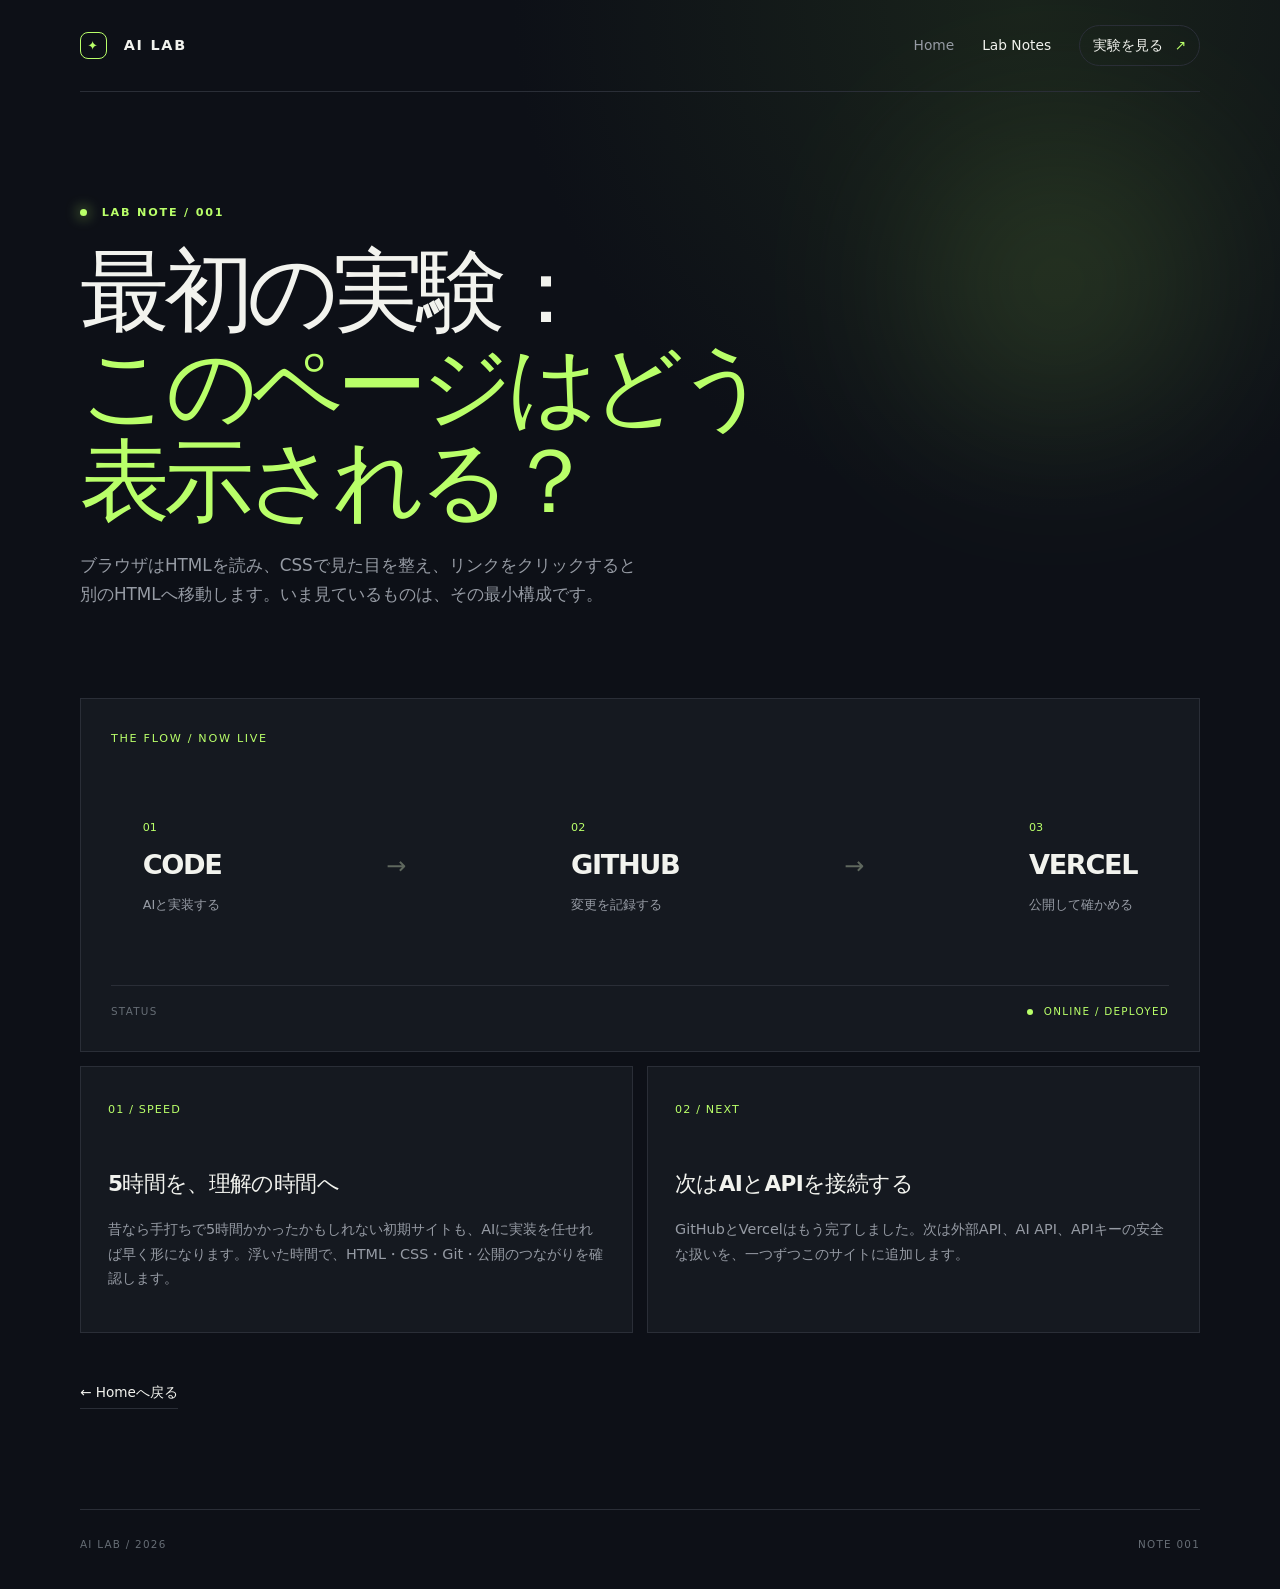
==== lab.html @ 22c789cb "Update roadmap for live AI and API learning path" ====
<!doctype html>
<html lang="ja">
  <head><meta charset="UTF-8" /><meta name="viewport" content="width=device-width, initial-scale=1.0" /><meta name="description" content="AI LABの最初の実験ノート。" /><title>Lab Notes — AI LAB</title><link rel="icon" href="data:image/svg+xml,%3Csvg xmlns='http://www.w3.org/2000/svg' viewBox='0 0 64 64'%3E%3Crect width='64' height='64' rx='16' fill='%230d1017'/%3E%3Cpath d='M18 42V22h8l6 12 6-12h8v20h-6V31l-6 11h-4l-6-11v11z' fill='%23b9ff69'/%3E%3C/svg%3E" /><link rel="stylesheet" href="styles.css" /></head>
  <body><div class="ambient ambient-one"></div><header class="site-header container"><a class="brand" href="index.html"><span class="brand-mark">✦</span> AI LAB</a><nav class="nav" aria-label="メインナビゲーション"><a class="nav-link" href="index.html">Home</a><a class="nav-link active" href="lab.html">Lab Notes</a><a class="nav-link nav-cta" href="lab.html">実験を見る <span>↗</span></a></nav></header>
    <main class="lab-page container"><div class="page-heading"><p class="eyebrow"><span class="status-dot"></span> LAB NOTE / 001</p><h1>最初の実験：<br /><em>このページはどう表示される？</em></h1><p>ブラウザはHTMLを読み、CSSで見た目を整え、リンクをクリックすると別のHTMLへ移動します。いま見ているものは、その最小構成です。</p></div>
      <section class="experiment-panel"><div class="panel-label">THE FLOW / NOW LIVE</div><div class="flow"><div class="flow-step"><span>01</span><strong>CODE</strong><small>AIと実装する</small></div><div class="flow-arrow">→</div><div class="flow-step"><span>02</span><strong>GITHUB</strong><small>変更を記録する</small></div><div class="flow-arrow">→</div><div class="flow-step"><span>03</span><strong>VERCEL</strong><small>公開して確かめる</small></div></div><div class="panel-foot"><span>STATUS</span><strong><i></i> ONLINE / DEPLOYED</strong></div></section>
      <section class="note-grid"><article class="note-card"><span class="card-number">01 / SPEED</span><h2>5時間を、理解の時間へ</h2><p>昔なら手打ちで5時間かかったかもしれない初期サイトも、AIに実装を任せれば早く形になります。浮いた時間で、HTML・CSS・Git・公開のつながりを確認します。</p></article><article class="note-card"><span class="card-number">02 / NEXT</span><h2>次はAIとAPIを接続する</h2><p>GitHubとVercelはもう完了しました。次は外部API、AI API、APIキーの安全な扱いを、一つずつこのサイトに追加します。</p></article></section>
      <a class="back-link" href="index.html">← Homeへ戻る</a>
    </main><footer class="site-footer container"><span>AI LAB / 2026</span><span>NOTE 001</span></footer></body>
</html>
---- styles.css ----
/* サイト全体の見た目を担当するファイル。色、余白、レイアウトはここで変更します。 */
:root{font-family:Inter,ui-sans-serif,system-ui,-apple-system,BlinkMacSystemFont,"Hiragino Sans",sans-serif;color:#f2f3ee;background:#0d1017;font-synthesis:none;--ink:#f2f3ee;--muted:#969ba4;--line:#2a2e37;--lime:#b9ff69;--panel:#151920}*{box-sizing:border-box}html{scroll-behavior:smooth}body{margin:0;min-width:320px;overflow-x:hidden;background:radial-gradient(circle at 80% 0%,#19231b 0,transparent 32rem),#0d1017;color:var(--ink);line-height:1.7}.container{width:min(1120px,calc(100% - 64px));margin:auto}.ambient{position:absolute;pointer-events:none;border-radius:50%;filter:blur(1px);opacity:.18}.ambient-one{width:240px;height:240px;right:8%;top:18%;background:#b9ff69;filter:blur(100px)}.ambient-two{width:180px;height:180px;left:10%;bottom:12%;background:#425dff;filter:blur(100px)}.site-header{height:92px;display:flex;align-items:center;justify-content:space-between;border-bottom:1px solid var(--line);position:relative;z-index:2}.brand{color:var(--ink);text-decoration:none;font-weight:750;letter-spacing:.12em;font-size:.9rem}.brand-mark{display:inline-grid;place-items:center;width:27px;height:27px;border:1px solid var(--lime);border-radius:8px;color:var(--lime);margin-right:10px;font-size:.8rem}.nav{display:flex;gap:28px;align-items:center}.nav-link{color:var(--muted);text-decoration:none;font-size:.86rem}.nav-link:hover,.nav-link.active{color:var(--ink)}.nav-cta{border:1px solid var(--line);padding:8px 13px;border-radius:99px;color:var(--ink)}.nav-cta span{color:var(--lime);margin-left:7px}.hero{min-height:640px;display:grid;grid-template-columns:1fr 1fr;gap:60px;align-items:center;position:relative}.eyebrow{color:var(--lime);font-size:.7rem;letter-spacing:.16em;font-weight:700}.status-dot{display:inline-block;width:7px;height:7px;background:var(--lime);border-radius:50%;box-shadow:0 0 14px var(--lime);margin-right:9px}.hero h1,.page-heading h1{font-size:clamp(3rem,6vw,5.8rem);line-height:1.06;letter-spacing:-.07em;margin:22px 0}.hero h1 em,.page-heading h1 em{font-style:normal;color:var(--lime)}.hero-text{max-width:510px;color:var(--muted);font-size:1.05rem}.hero-actions{display:flex;gap:25px;align-items:center;margin-top:34px}.button{display:inline-flex;gap:20px;align-items:center;text-decoration:none;border-radius:5px;padding:14px 20px;font-weight:700;font-size:.9rem}.button-primary{background:var(--lime);color:#0d1017}.button-primary span{font-size:1.2rem}.text-link,.back-link{color:var(--ink);text-decoration:none;font-size:.85rem}.text-link span{color:var(--lime);margin-left:8px}.hero-visual{height:440px;position:relative;display:grid;place-items:center}.orbit{position:absolute;border:1px solid var(--line);border-radius:50%;transform:rotate(-22deg)}.orbit-a{width:350px;height:180px}.orbit-b{width:230px;height:330px;transform:rotate(62deg)}.core{width:148px;height:148px;border-radius:50%;background:linear-gradient(135deg,#b9ff69,#547e34);color:#0d1017;display:grid;place-content:center;text-align:center;box-shadow:0 0 80px #b9ff6933}.core span{font-size:2.6rem;font-weight:800;letter-spacing:-.08em}.core small{font-size:.58rem;letter-spacing:.18em}.node{position:absolute;border:1px solid #4e554e;background:#161b19;color:var(--lime);padding:9px 12px;font-size:.65rem;letter-spacing:.12em}.node b{color:var(--muted);font-weight:400;margin-left:10px}.node-top{top:55px}.node-right{right:18px;top:190px}.node-bottom{bottom:63px;left:46px}.visual-label{position:absolute;bottom:8px;color:#555c63;font-size:.62rem;letter-spacing:.18em}.principles{border-top:1px solid var(--line);display:grid;grid-template-columns:1fr 1fr;gap:80px;padding-top:90px;padding-bottom:120px}.section-intro h2{font-size:clamp(2rem,4vw,3.7rem);line-height:1.1;letter-spacing:-.05em;margin:12px 0}.principle-copy{align-self:end;color:var(--muted);max-width:480px}.line-note{border-top:1px solid var(--line);margin-top:38px;padding-top:16px;display:flex;gap:25px;color:var(--ink);font-size:.8rem}.line-note span:first-child,.card-number{color:var(--lime);letter-spacing:.1em;font-size:.7rem}.roadmap{padding-bottom:100px}.roadmap-heading{display:flex;justify-content:space-between;align-items:end;border-bottom:1px solid var(--line);padding-bottom:18px}.roadmap-heading span{color:var(--muted);font-size:.7rem;letter-spacing:.13em}.roadmap-grid{display:grid;grid-template-columns:repeat(3,1fr);gap:14px;margin-top:14px}.roadmap-card,.note-card{background:var(--panel);border:1px solid var(--line);padding:27px;min-height:245px}.active-card{border-color:#5f754a;background:linear-gradient(135deg,#1b251d,#151920)}.roadmap-card h3,.note-card h2{font-size:1.35rem;letter-spacing:-.03em;margin:45px 0 12px}.roadmap-card p,.note-card p{color:var(--muted);font-size:.9rem}.card-state{display:block;margin-top:30px;color:#727a75;font-size:.65rem;letter-spacing:.1em}.active-card .card-state{color:var(--lime)}.site-footer{border-top:1px solid var(--line);padding:26px 0 35px;display:flex;justify-content:space-between;color:#666d75;font-size:.65rem;letter-spacing:.12em}.lab-page{padding:100px 0}.page-heading{max-width:750px}.page-heading h1{font-size:clamp(3rem,7vw,6.5rem)}.page-heading>p:last-child{color:var(--muted);max-width:560px;font-size:1.05rem}.experiment-panel{border:1px solid var(--line);background:var(--panel);margin-top:90px;padding:30px}.panel-label{color:var(--lime);font-size:.7rem;letter-spacing:.15em}.flow{display:flex;align-items:center;justify-content:space-between;padding:70px 3%}.flow-step{display:flex;flex-direction:column;gap:5px}.flow-step span{color:var(--lime);font-size:.7rem}.flow-step strong{font-size:1.7rem;letter-spacing:-.05em}.flow-step small{color:var(--muted);font-size:.8rem}.flow-arrow{color:#5f685e;font-size:1.5rem}.panel-foot{border-top:1px solid var(--line);padding-top:17px;display:flex;justify-content:space-between;color:#666d75;font-size:.65rem;letter-spacing:.12em}.panel-foot strong{color:var(--lime);font-weight:500}.panel-foot i{display:inline-block;width:6px;height:6px;border-radius:50%;background:var(--lime);margin-right:6px}.note-grid{display:grid;grid-template-columns:1fr 1fr;gap:14px;margin:14px 0 45px}.note-card{min-height:220px}.back-link{display:inline-block;border-bottom:1px solid var(--line);padding-bottom:4px}.back-link:hover{color:var(--lime)}code{color:var(--lime);font-size:.85em}
@media(max-width:720px){.container{width:min(100% - 36px,1120px)}.site-header{height:76px}.nav{gap:12px}.nav-link{font-size:.72rem}.nav-cta{padding:6px 9px}.hero{display:block;min-height:auto;padding:85px 0 70px}.hero h1{font-size:clamp(3rem,14vw,4.8rem)}.hero-visual{height:340px;margin-top:25px}.orbit-a{width:270px;height:140px}.orbit-b{width:180px;height:270px}.core{width:115px;height:115px}.core span{font-size:2rem}.principles{display:block;padding-top:65px;padding-bottom:75px}.principle-copy{margin-top:45px}.roadmap-grid,.note-grid{grid-template-columns:1fr}.roadmap-card{min-height:210px}.flow{padding:40px 0;gap:10px}.flow-arrow{font-size:1rem}.flow-step strong{font-size:1rem}.flow-step small{font-size:.65rem}.experiment-panel{margin-top:60px;padding:20px}.lab-page{padding:70px 0}.page-heading h1{font-size:clamp(3rem,14vw,5rem)}.site-footer{font-size:.58rem}}
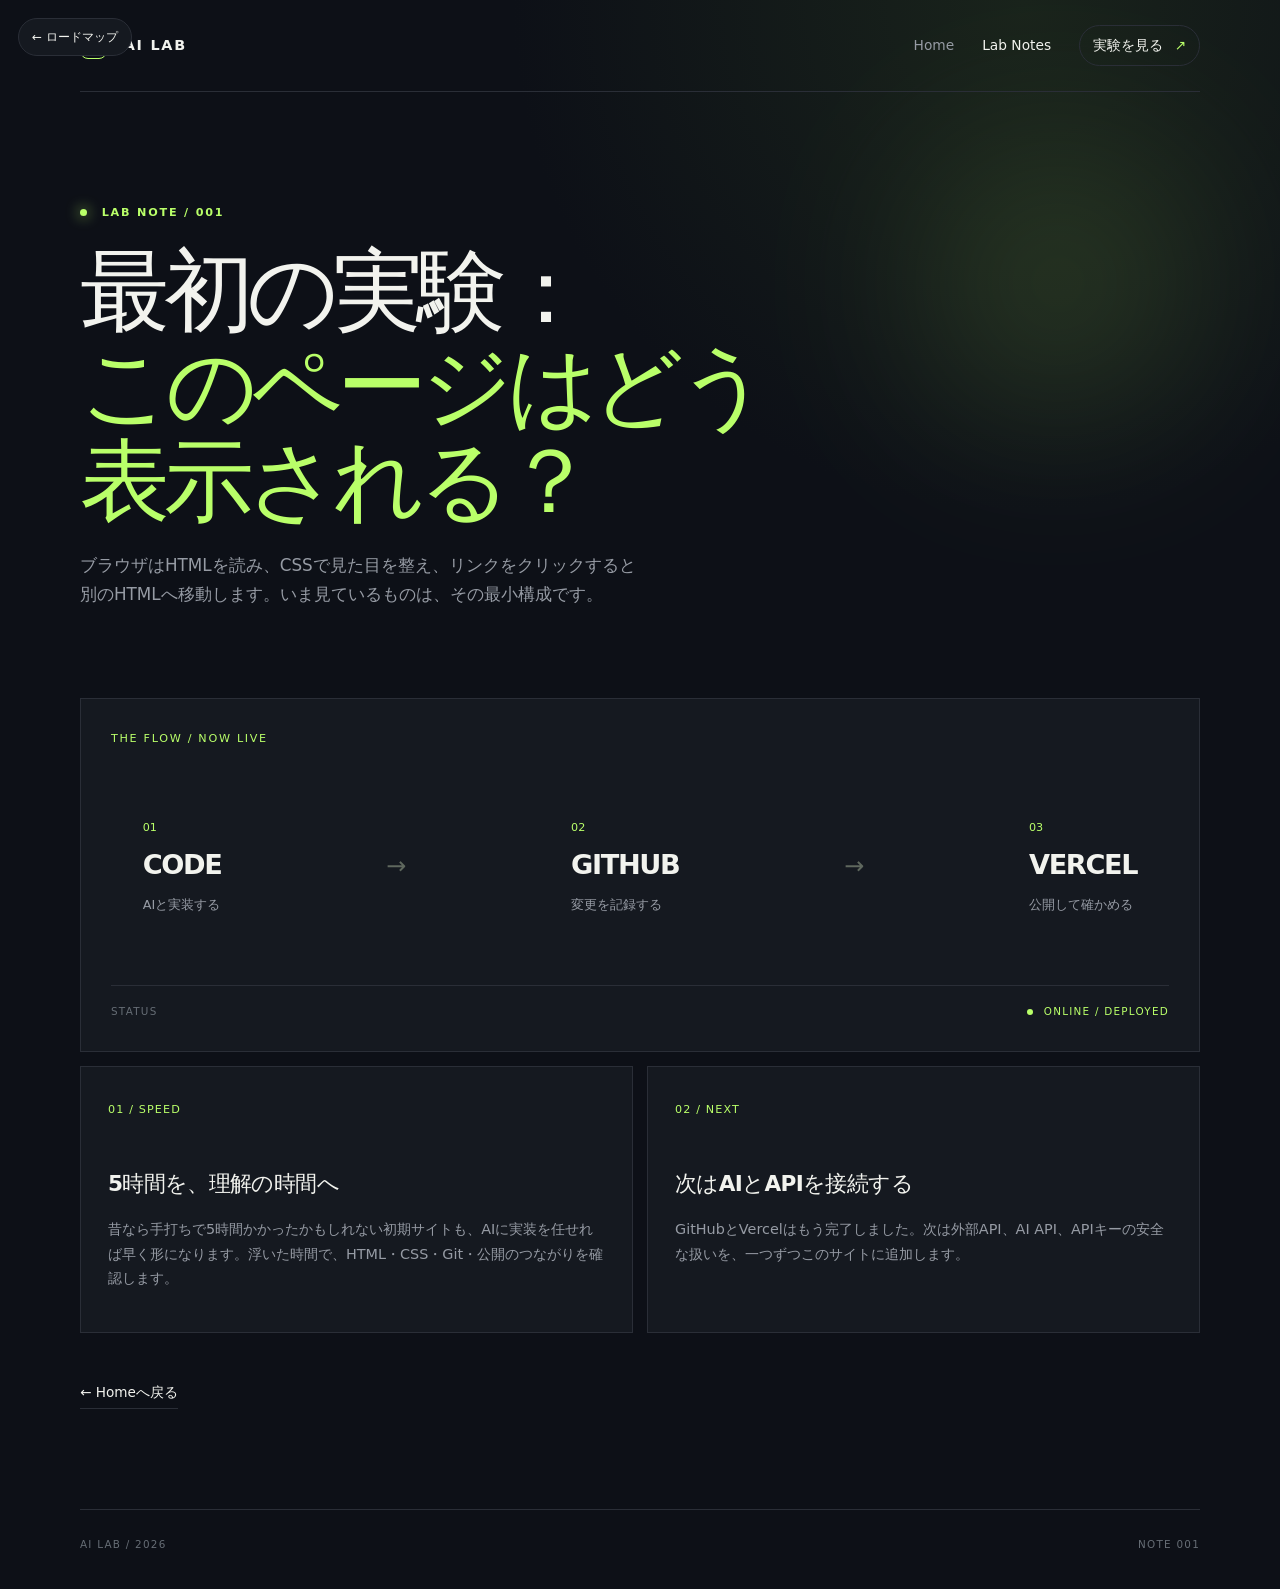
==== commit 2cee45ff: "Add roadmap return link to lab notes" ====
--- a/lab.html
+++ b/lab.html
@@ -6,5 +6,5 @@
       <section class="experiment-panel"><div class="panel-label">THE FLOW / NOW LIVE</div><div class="flow"><div class="flow-step"><span>01</span><strong>CODE</strong><small>AIと実装する</small></div><div class="flow-arrow">→</div><div class="flow-step"><span>02</span><strong>GITHUB</strong><small>変更を記録する</small></div><div class="flow-arrow">→</div><div class="flow-step"><span>03</span><strong>VERCEL</strong><small>公開して確かめる</small></div></div><div class="panel-foot"><span>STATUS</span><strong><i></i> ONLINE / DEPLOYED</strong></div></section>
       <section class="note-grid"><article class="note-card"><span class="card-number">01 / SPEED</span><h2>5時間を、理解の時間へ</h2><p>昔なら手打ちで5時間かかったかもしれない初期サイトも、AIに実装を任せれば早く形になります。浮いた時間で、HTML・CSS・Git・公開のつながりを確認します。</p></article><article class="note-card"><span class="card-number">02 / NEXT</span><h2>次はAIとAPIを接続する</h2><p>GitHubとVercelはもう完了しました。次は外部API、AI API、APIキーの安全な扱いを、一つずつこのサイトに追加します。</p></article></section>
       <a class="back-link" href="index.html">← Homeへ戻る</a>
-    </main><footer class="site-footer container"><span>AI LAB / 2026</span><span>NOTE 001</span></footer></body>
+</main><footer class="site-footer container"><span>AI LAB / 2026</span><span>NOTE 001</span></footer><script>document.body.insertAdjacentHTML('afterbegin', '<a href="index.html#roadmap" style="position:fixed;top:18px;left:18px;z-index:10;border:1px solid #2a2e37;background:#151920;color:#f2f3ee;border-radius:999px;padding:8px 13px;text-decoration:none;font-size:12px">← ロードマップ</a>');</script></body>
 </html>
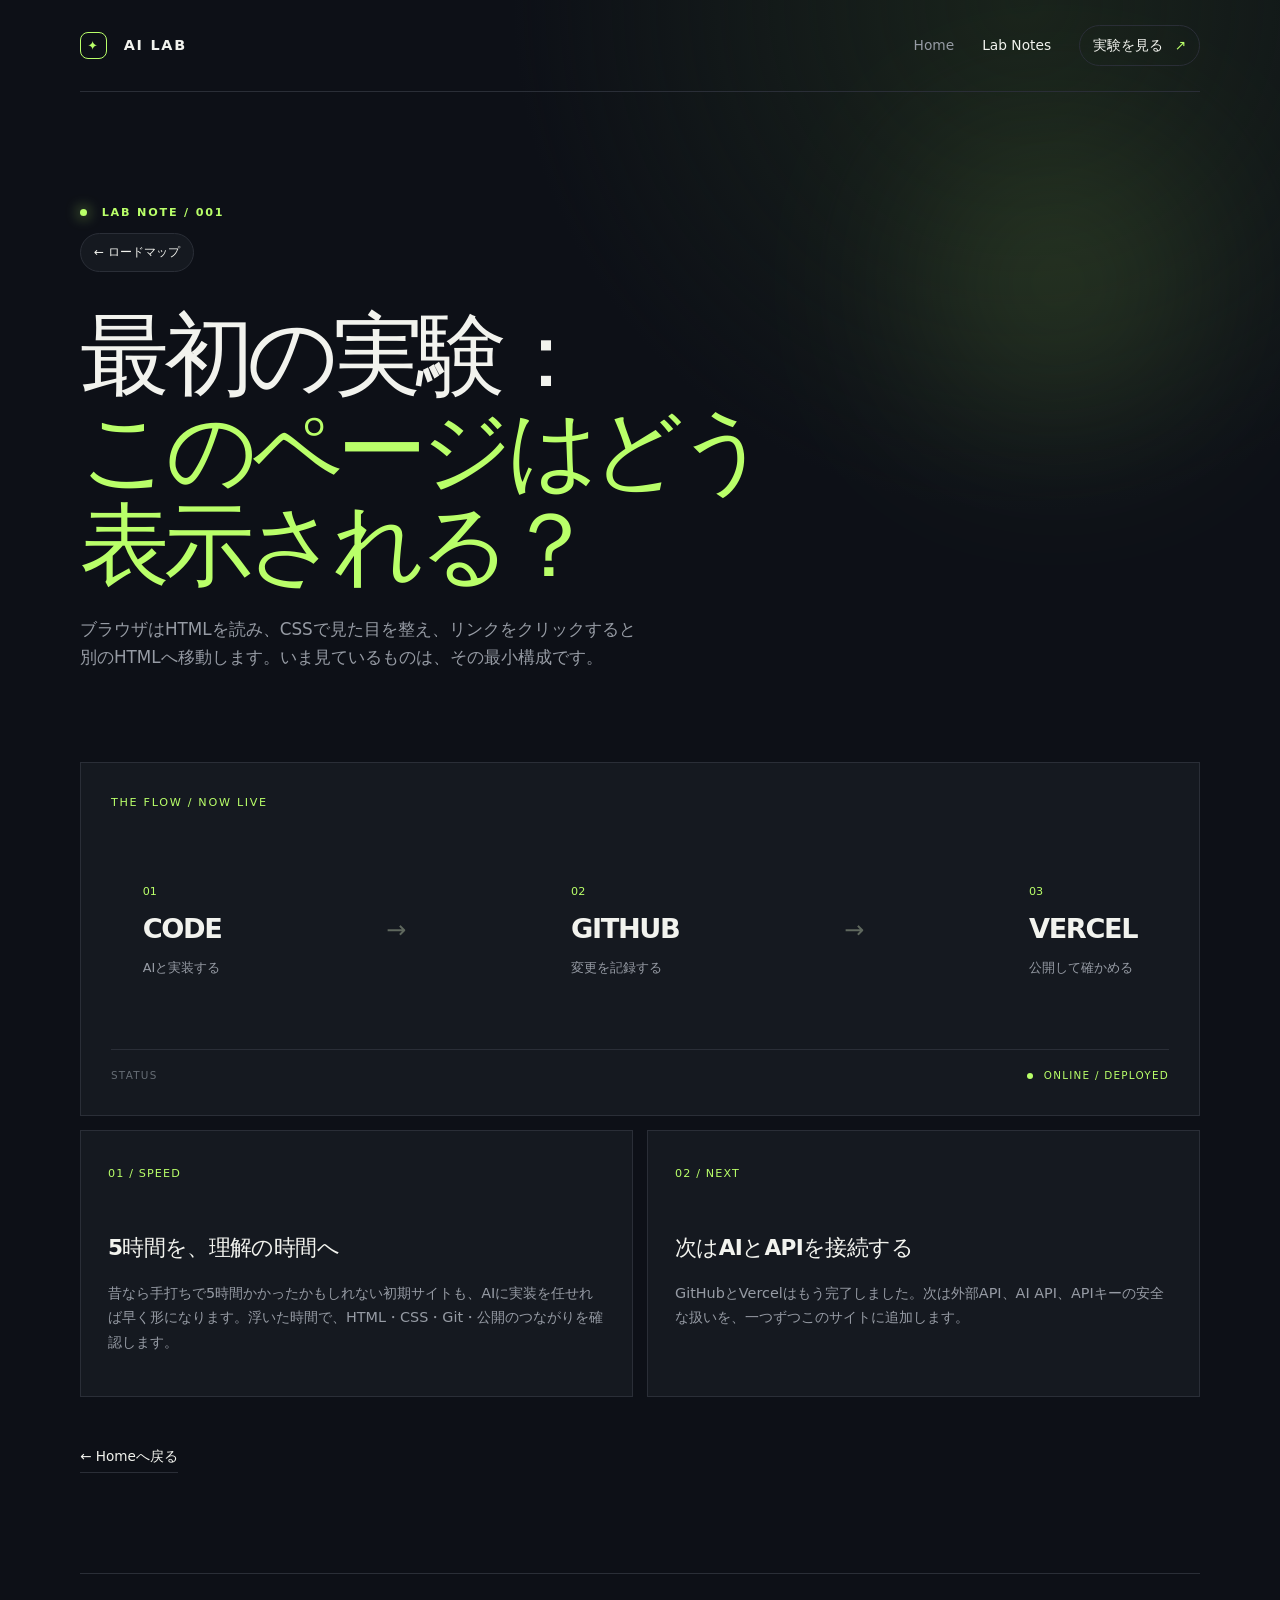
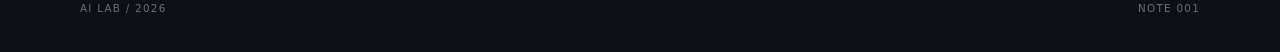
==== commit 0fd0297e: "Place roadmap return links beside page titles" ====
--- a/lab.html
+++ b/lab.html
@@ -6,5 +6,5 @@
       <section class="experiment-panel"><div class="panel-label">THE FLOW / NOW LIVE</div><div class="flow"><div class="flow-step"><span>01</span><strong>CODE</strong><small>AIと実装する</small></div><div class="flow-arrow">→</div><div class="flow-step"><span>02</span><strong>GITHUB</strong><small>変更を記録する</small></div><div class="flow-arrow">→</div><div class="flow-step"><span>03</span><strong>VERCEL</strong><small>公開して確かめる</small></div></div><div class="panel-foot"><span>STATUS</span><strong><i></i> ONLINE / DEPLOYED</strong></div></section>
       <section class="note-grid"><article class="note-card"><span class="card-number">01 / SPEED</span><h2>5時間を、理解の時間へ</h2><p>昔なら手打ちで5時間かかったかもしれない初期サイトも、AIに実装を任せれば早く形になります。浮いた時間で、HTML・CSS・Git・公開のつながりを確認します。</p></article><article class="note-card"><span class="card-number">02 / NEXT</span><h2>次はAIとAPIを接続する</h2><p>GitHubとVercelはもう完了しました。次は外部API、AI API、APIキーの安全な扱いを、一つずつこのサイトに追加します。</p></article></section>
       <a class="back-link" href="index.html">← Homeへ戻る</a>
-</main><footer class="site-footer container"><span>AI LAB / 2026</span><span>NOTE 001</span></footer><script>document.body.insertAdjacentHTML('afterbegin', '<a href="index.html#roadmap" style="position:fixed;top:18px;left:18px;z-index:10;border:1px solid #2a2e37;background:#151920;color:#f2f3ee;border-radius:999px;padding:8px 13px;text-decoration:none;font-size:12px">← ロードマップ</a>');</script></body>
+</main><footer class="site-footer container"><span>AI LAB / 2026</span><span>NOTE 001</span></footer><script>document.querySelector('.page-heading h1').insertAdjacentHTML('beforebegin', '<a href="index.html#roadmap" style="display:inline-block;border:1px solid #2a2e37;background:#151920;color:#f2f3ee;border-radius:999px;padding:8px 13px;text-decoration:none;font-size:12px;margin-bottom:14px">← ロードマップ</a>');</script></body>
 </html>
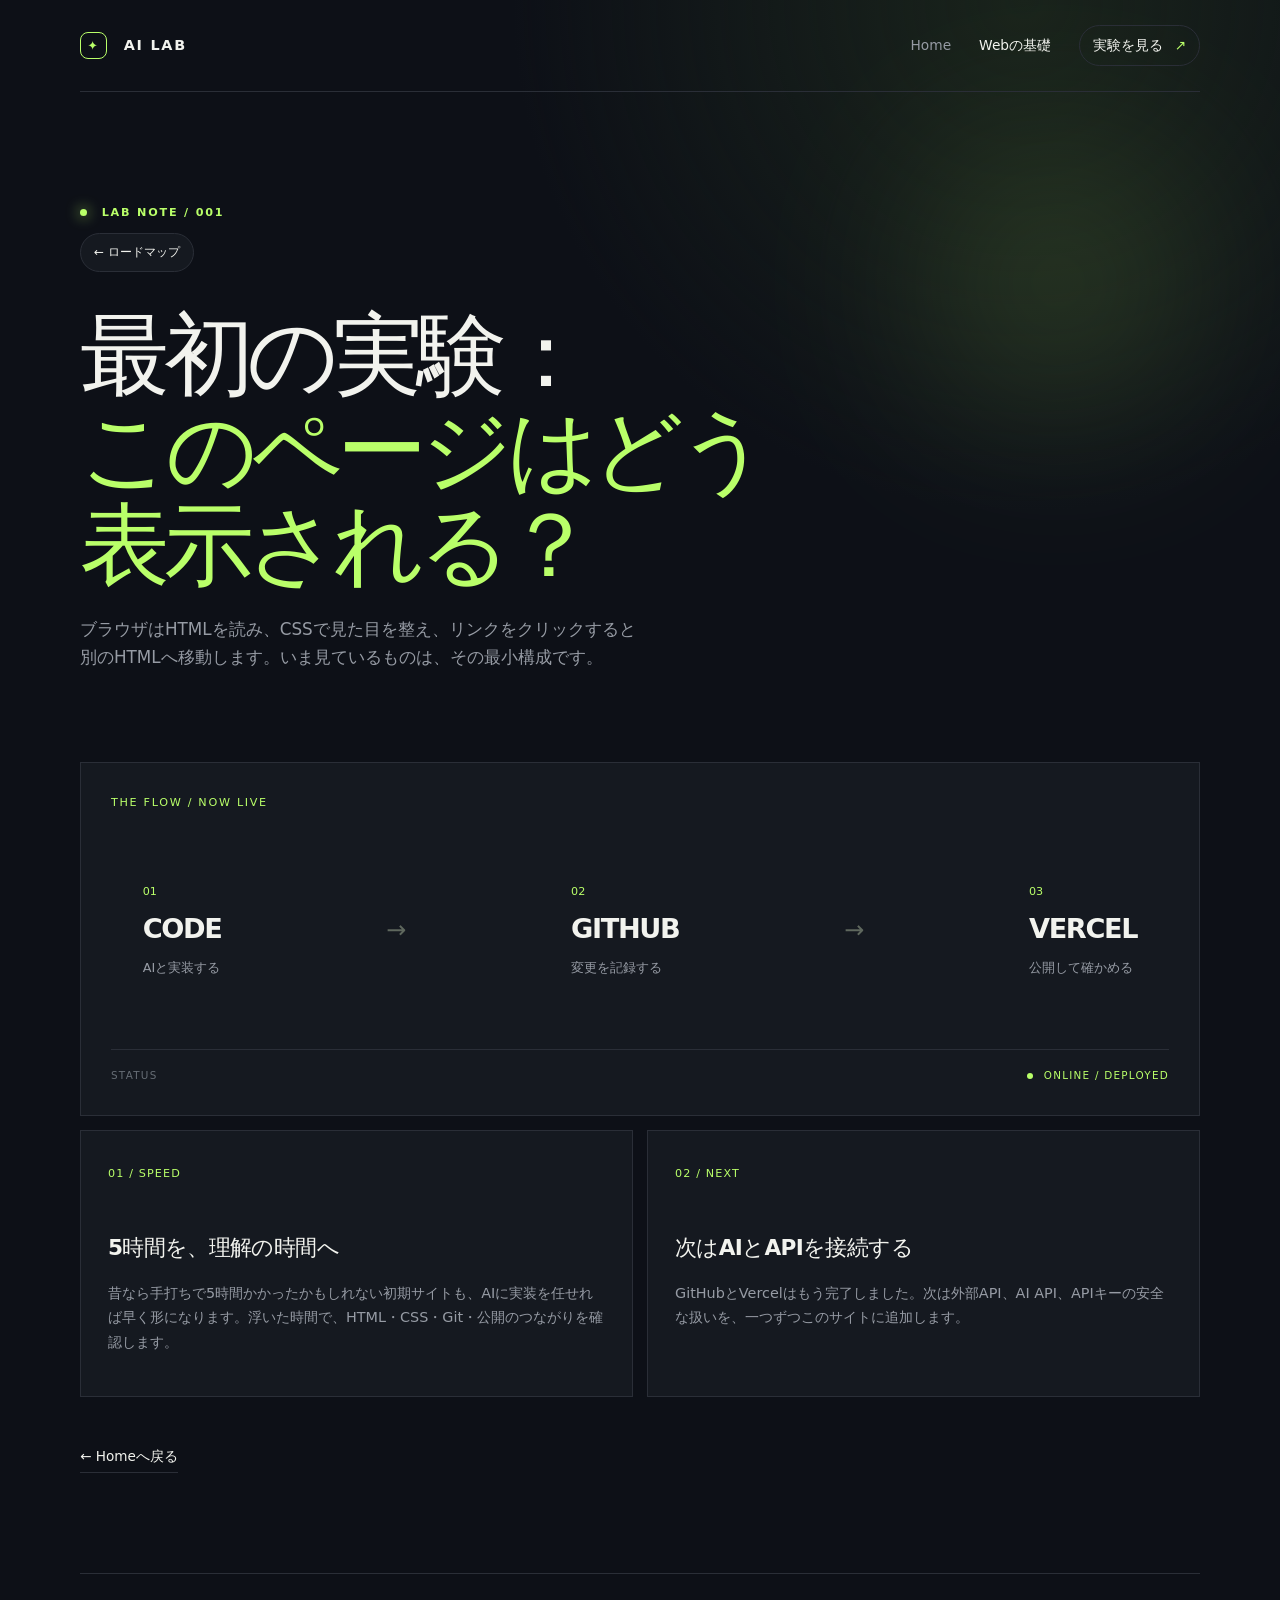
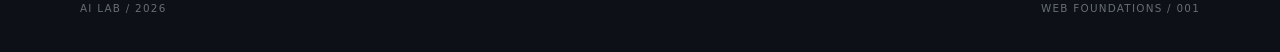
==== commit bfebab78: "Rename lab notes to web foundations" ====
--- a/lab.html
+++ b/lab.html
@@ -6,5 +6,5 @@
       <section class="experiment-panel"><div class="panel-label">THE FLOW / NOW LIVE</div><div class="flow"><div class="flow-step"><span>01</span><strong>CODE</strong><small>AIと実装する</small></div><div class="flow-arrow">→</div><div class="flow-step"><span>02</span><strong>GITHUB</strong><small>変更を記録する</small></div><div class="flow-arrow">→</div><div class="flow-step"><span>03</span><strong>VERCEL</strong><small>公開して確かめる</small></div></div><div class="panel-foot"><span>STATUS</span><strong><i></i> ONLINE / DEPLOYED</strong></div></section>
       <section class="note-grid"><article class="note-card"><span class="card-number">01 / SPEED</span><h2>5時間を、理解の時間へ</h2><p>昔なら手打ちで5時間かかったかもしれない初期サイトも、AIに実装を任せれば早く形になります。浮いた時間で、HTML・CSS・Git・公開のつながりを確認します。</p></article><article class="note-card"><span class="card-number">02 / NEXT</span><h2>次はAIとAPIを接続する</h2><p>GitHubとVercelはもう完了しました。次は外部API、AI API、APIキーの安全な扱いを、一つずつこのサイトに追加します。</p></article></section>
       <a class="back-link" href="index.html">← Homeへ戻る</a>
-</main><footer class="site-footer container"><span>AI LAB / 2026</span><span>NOTE 001</span></footer><script>document.querySelector('.page-heading h1').insertAdjacentHTML('beforebegin', '<a href="index.html#roadmap" style="display:inline-block;border:1px solid #2a2e37;background:#151920;color:#f2f3ee;border-radius:999px;padding:8px 13px;text-decoration:none;font-size:12px;margin-bottom:14px">← ロードマップ</a>');</script></body>
+</main><footer class="site-footer container"><span>AI LAB / 2026</span><span>WEB FOUNDATIONS / 001</span></footer><script>document.title='Webの基礎 — AI LAB';document.querySelector('.nav-link.active').textContent='Webの基礎';document.querySelector('.page-heading h1').insertAdjacentHTML('beforebegin', '<a href="index.html#roadmap" style="display:inline-block;border:1px solid #2a2e37;background:#151920;color:#f2f3ee;border-radius:999px;padding:8px 13px;text-decoration:none;font-size:12px;margin-bottom:14px">← ロードマップ</a>');</script></body>
 </html>
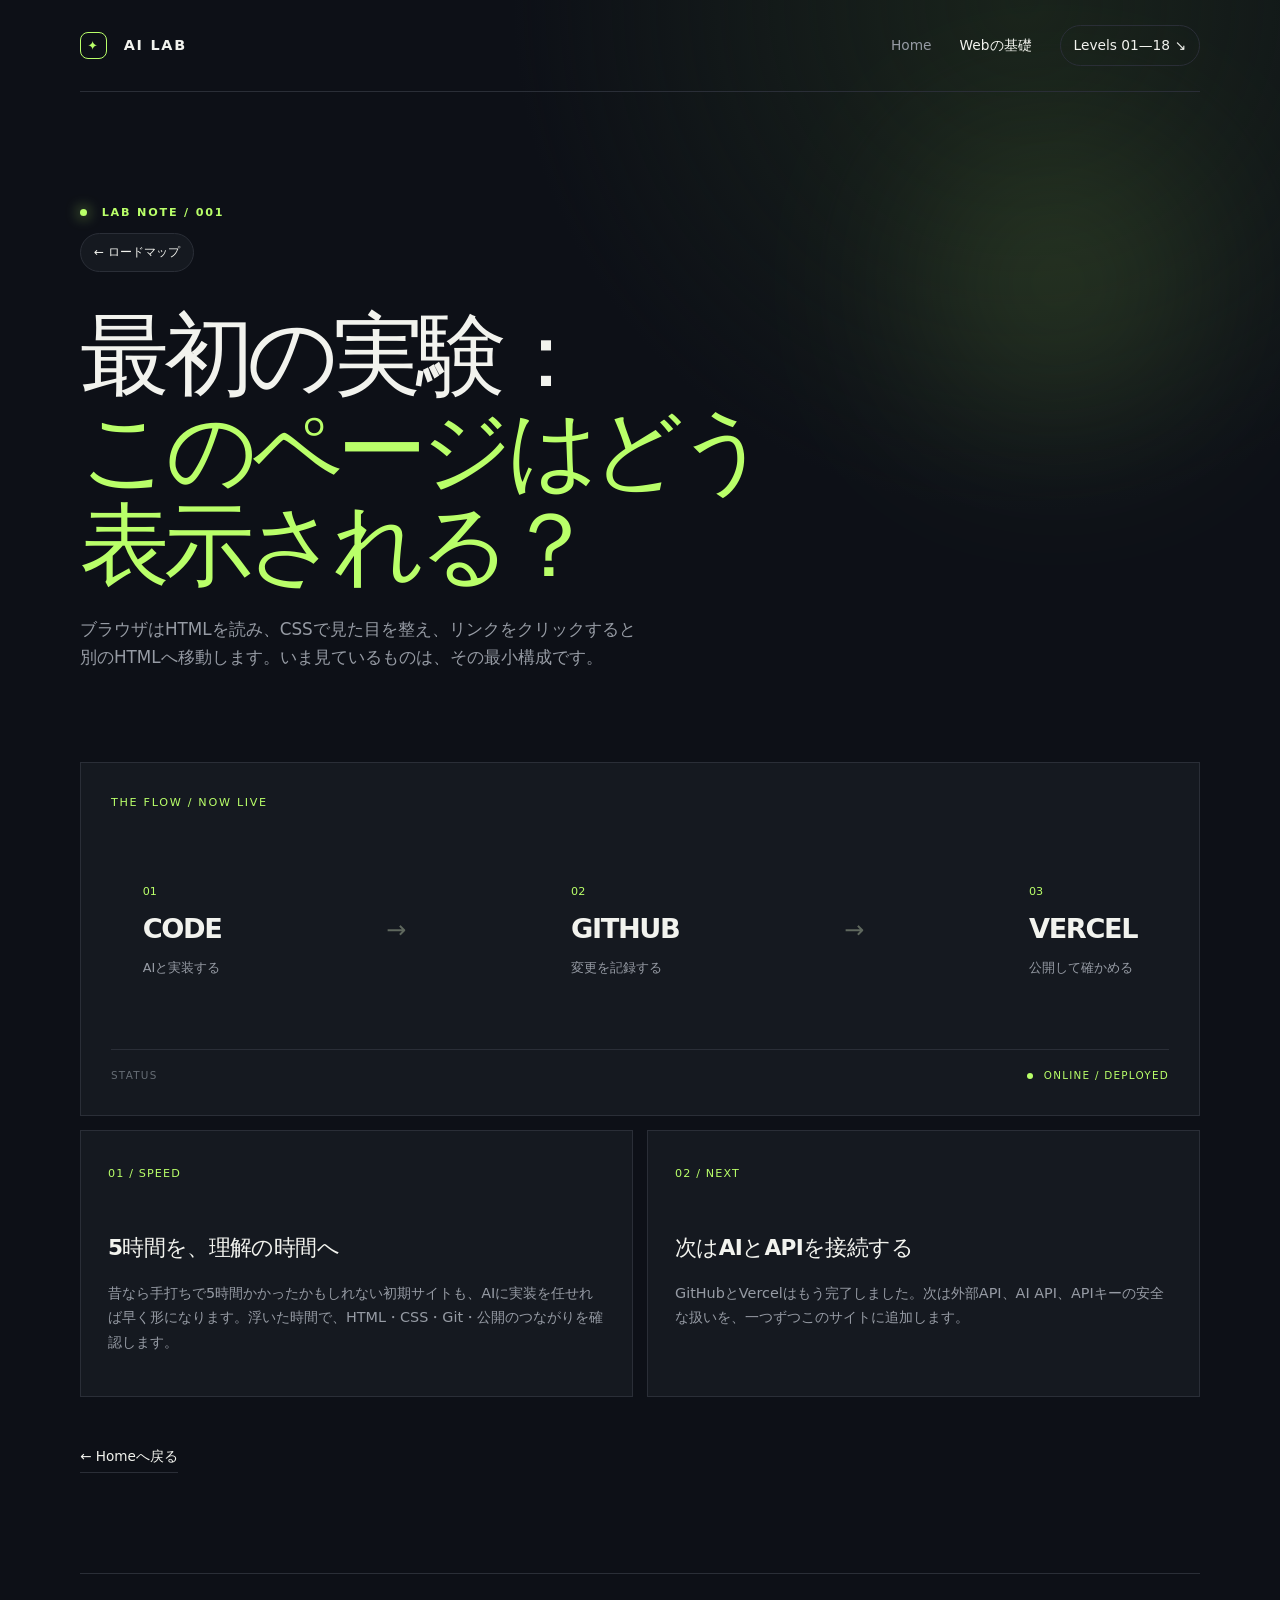
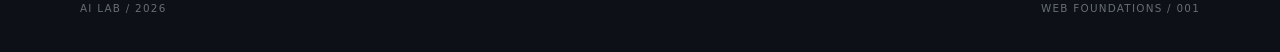
==== commit e6ac42da: "Align navigation and learning status across pages" ====
--- a/lab.html
+++ b/lab.html
@@ -6,5 +6,5 @@
       <section class="experiment-panel"><div class="panel-label">THE FLOW / NOW LIVE</div><div class="flow"><div class="flow-step"><span>01</span><strong>CODE</strong><small>AIと実装する</small></div><div class="flow-arrow">→</div><div class="flow-step"><span>02</span><strong>GITHUB</strong><small>変更を記録する</small></div><div class="flow-arrow">→</div><div class="flow-step"><span>03</span><strong>VERCEL</strong><small>公開して確かめる</small></div></div><div class="panel-foot"><span>STATUS</span><strong><i></i> ONLINE / DEPLOYED</strong></div></section>
       <section class="note-grid"><article class="note-card"><span class="card-number">01 / SPEED</span><h2>5時間を、理解の時間へ</h2><p>昔なら手打ちで5時間かかったかもしれない初期サイトも、AIに実装を任せれば早く形になります。浮いた時間で、HTML・CSS・Git・公開のつながりを確認します。</p></article><article class="note-card"><span class="card-number">02 / NEXT</span><h2>次はAIとAPIを接続する</h2><p>GitHubとVercelはもう完了しました。次は外部API、AI API、APIキーの安全な扱いを、一つずつこのサイトに追加します。</p></article></section>
       <a class="back-link" href="index.html">← Homeへ戻る</a>
-</main><footer class="site-footer container"><span>AI LAB / 2026</span><span>WEB FOUNDATIONS / 001</span></footer><script>document.title='Webの基礎 — AI LAB';document.querySelector('.nav-link.active').textContent='Webの基礎';document.querySelector('.page-heading h1').insertAdjacentHTML('beforebegin', '<a href="index.html#roadmap" style="display:inline-block;border:1px solid #2a2e37;background:#151920;color:#f2f3ee;border-radius:999px;padding:8px 13px;text-decoration:none;font-size:12px;margin-bottom:14px">← ロードマップ</a>');</script></body>
+</main><footer class="site-footer container"><span>AI LAB / 2026</span><span>WEB FOUNDATIONS / 001</span></footer><script>document.title='Webの基礎 — AI LAB';document.querySelector('.nav-link.active').textContent='Webの基礎';const roadmapNav=document.querySelector('.nav-cta');roadmapNav.href='index.html#roadmap';roadmapNav.textContent='Levels 01—18 ↘';document.querySelector('.page-heading h1').insertAdjacentHTML('beforebegin', '<a href="index.html#roadmap" style="display:inline-block;border:1px solid #2a2e37;background:#151920;color:#f2f3ee;border-radius:999px;padding:8px 13px;text-decoration:none;font-size:12px;margin-bottom:14px">← ロードマップ</a>');</script></body>
 </html>
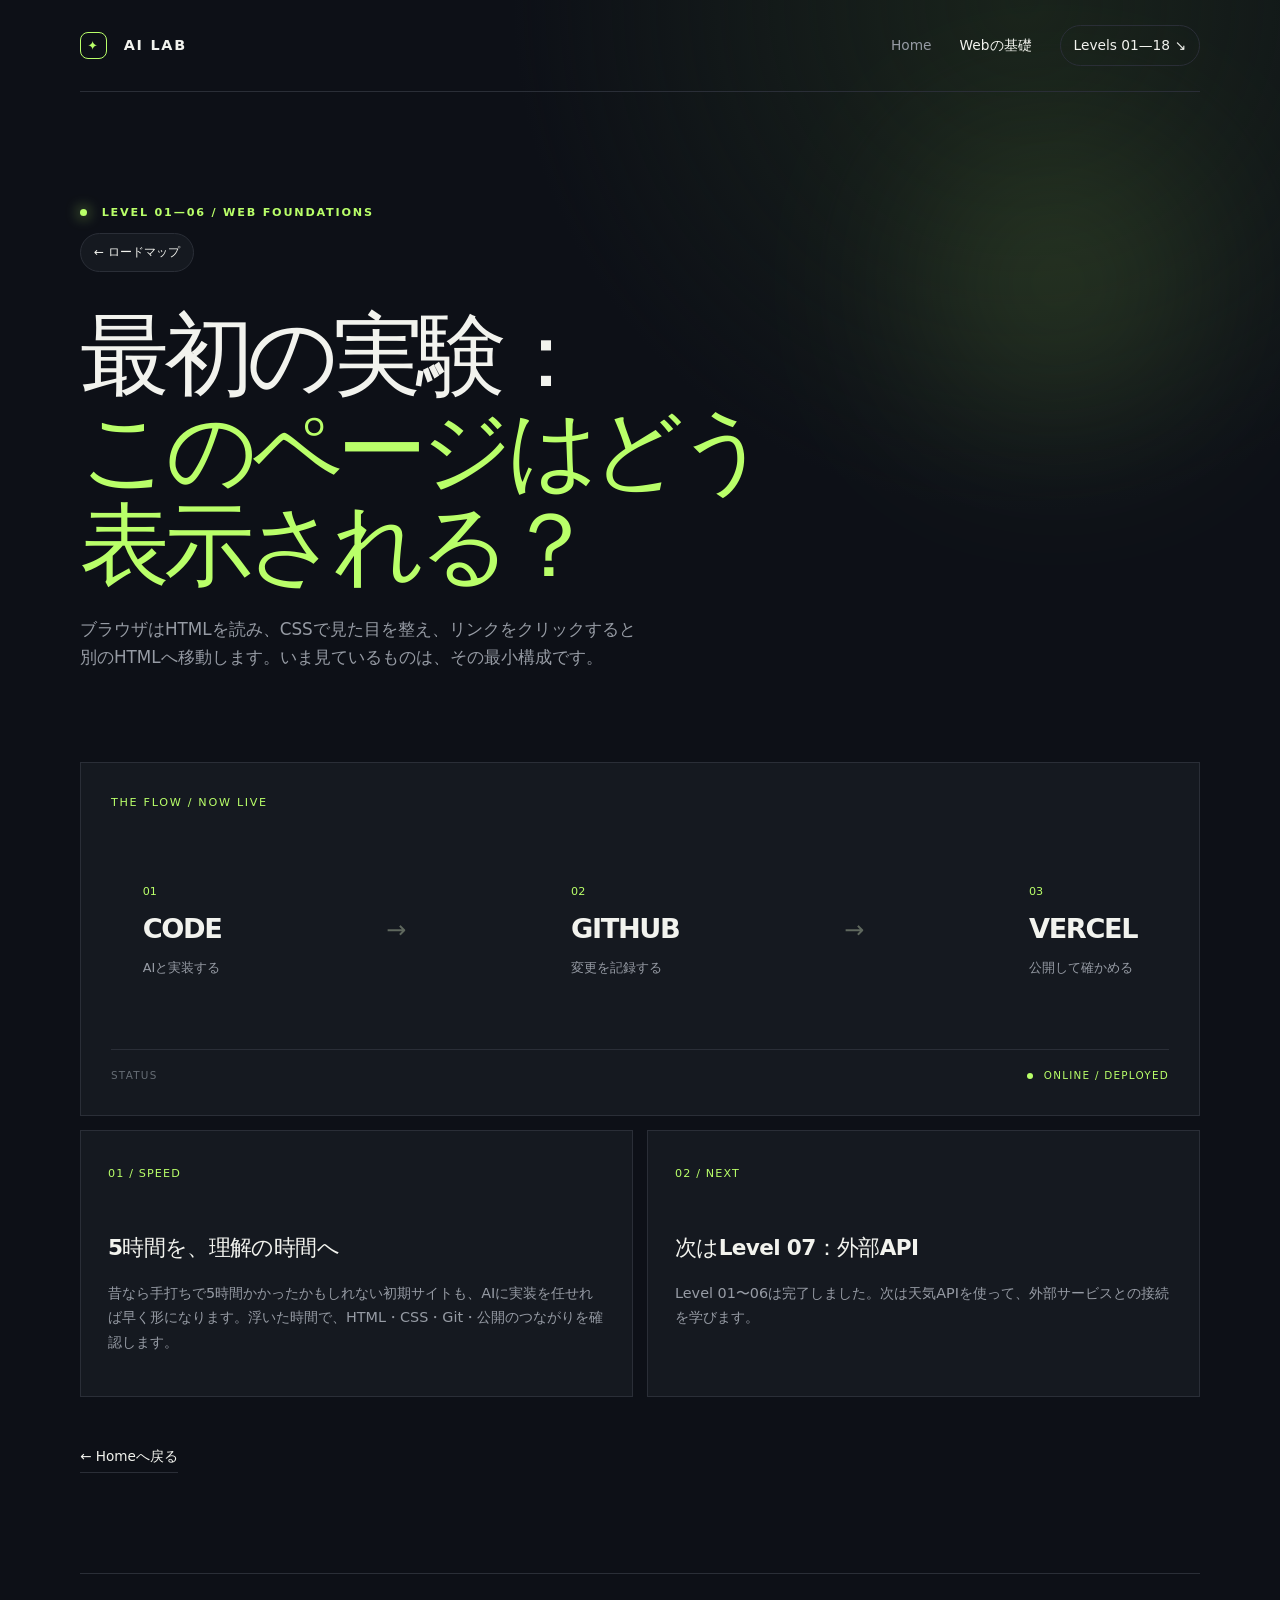
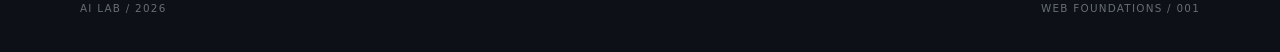
==== commit e78c3c55: "Align web foundations page with roadmap status" ====
--- a/lab.html
+++ b/lab.html
@@ -6,5 +6,5 @@
       <section class="experiment-panel"><div class="panel-label">THE FLOW / NOW LIVE</div><div class="flow"><div class="flow-step"><span>01</span><strong>CODE</strong><small>AIと実装する</small></div><div class="flow-arrow">→</div><div class="flow-step"><span>02</span><strong>GITHUB</strong><small>変更を記録する</small></div><div class="flow-arrow">→</div><div class="flow-step"><span>03</span><strong>VERCEL</strong><small>公開して確かめる</small></div></div><div class="panel-foot"><span>STATUS</span><strong><i></i> ONLINE / DEPLOYED</strong></div></section>
       <section class="note-grid"><article class="note-card"><span class="card-number">01 / SPEED</span><h2>5時間を、理解の時間へ</h2><p>昔なら手打ちで5時間かかったかもしれない初期サイトも、AIに実装を任せれば早く形になります。浮いた時間で、HTML・CSS・Git・公開のつながりを確認します。</p></article><article class="note-card"><span class="card-number">02 / NEXT</span><h2>次はAIとAPIを接続する</h2><p>GitHubとVercelはもう完了しました。次は外部API、AI API、APIキーの安全な扱いを、一つずつこのサイトに追加します。</p></article></section>
       <a class="back-link" href="index.html">← Homeへ戻る</a>
-</main><footer class="site-footer container"><span>AI LAB / 2026</span><span>WEB FOUNDATIONS / 001</span></footer><script>document.title='Webの基礎 — AI LAB';document.querySelector('.nav-link.active').textContent='Webの基礎';const roadmapNav=document.querySelector('.nav-cta');roadmapNav.href='index.html#roadmap';roadmapNav.textContent='Levels 01—18 ↘';document.querySelector('.page-heading h1').insertAdjacentHTML('beforebegin', '<a href="index.html#roadmap" style="display:inline-block;border:1px solid #2a2e37;background:#151920;color:#f2f3ee;border-radius:999px;padding:8px 13px;text-decoration:none;font-size:12px;margin-bottom:14px">← ロードマップ</a>');</script></body>
+</main><footer class="site-footer container"><span>AI LAB / 2026</span><span>WEB FOUNDATIONS / 001</span></footer><script>document.title='Webの基礎 — AI LAB';document.querySelector('.nav-link.active').textContent='Webの基礎';const roadmapNav=document.querySelector('.nav-cta');roadmapNav.href='index.html#roadmap';roadmapNav.textContent='Levels 01—18 ↘';document.querySelector('.eyebrow').innerHTML='<span class="status-dot"></span> LEVEL 01—06 / WEB FOUNDATIONS';document.querySelector('.note-card:nth-child(2) h2').textContent='次はLevel 07：外部API';document.querySelector('.note-card:nth-child(2) p').textContent='Level 01〜06は完了しました。次は天気APIを使って、外部サービスとの接続を学びます。';document.querySelector('.page-heading h1').insertAdjacentHTML('beforebegin', '<a href="index.html#roadmap" style="display:inline-block;border:1px solid #2a2e37;background:#151920;color:#f2f3ee;border-radius:999px;padding:8px 13px;text-decoration:none;font-size:12px;margin-bottom:14px">← ロードマップ</a>');</script></body>
 </html>
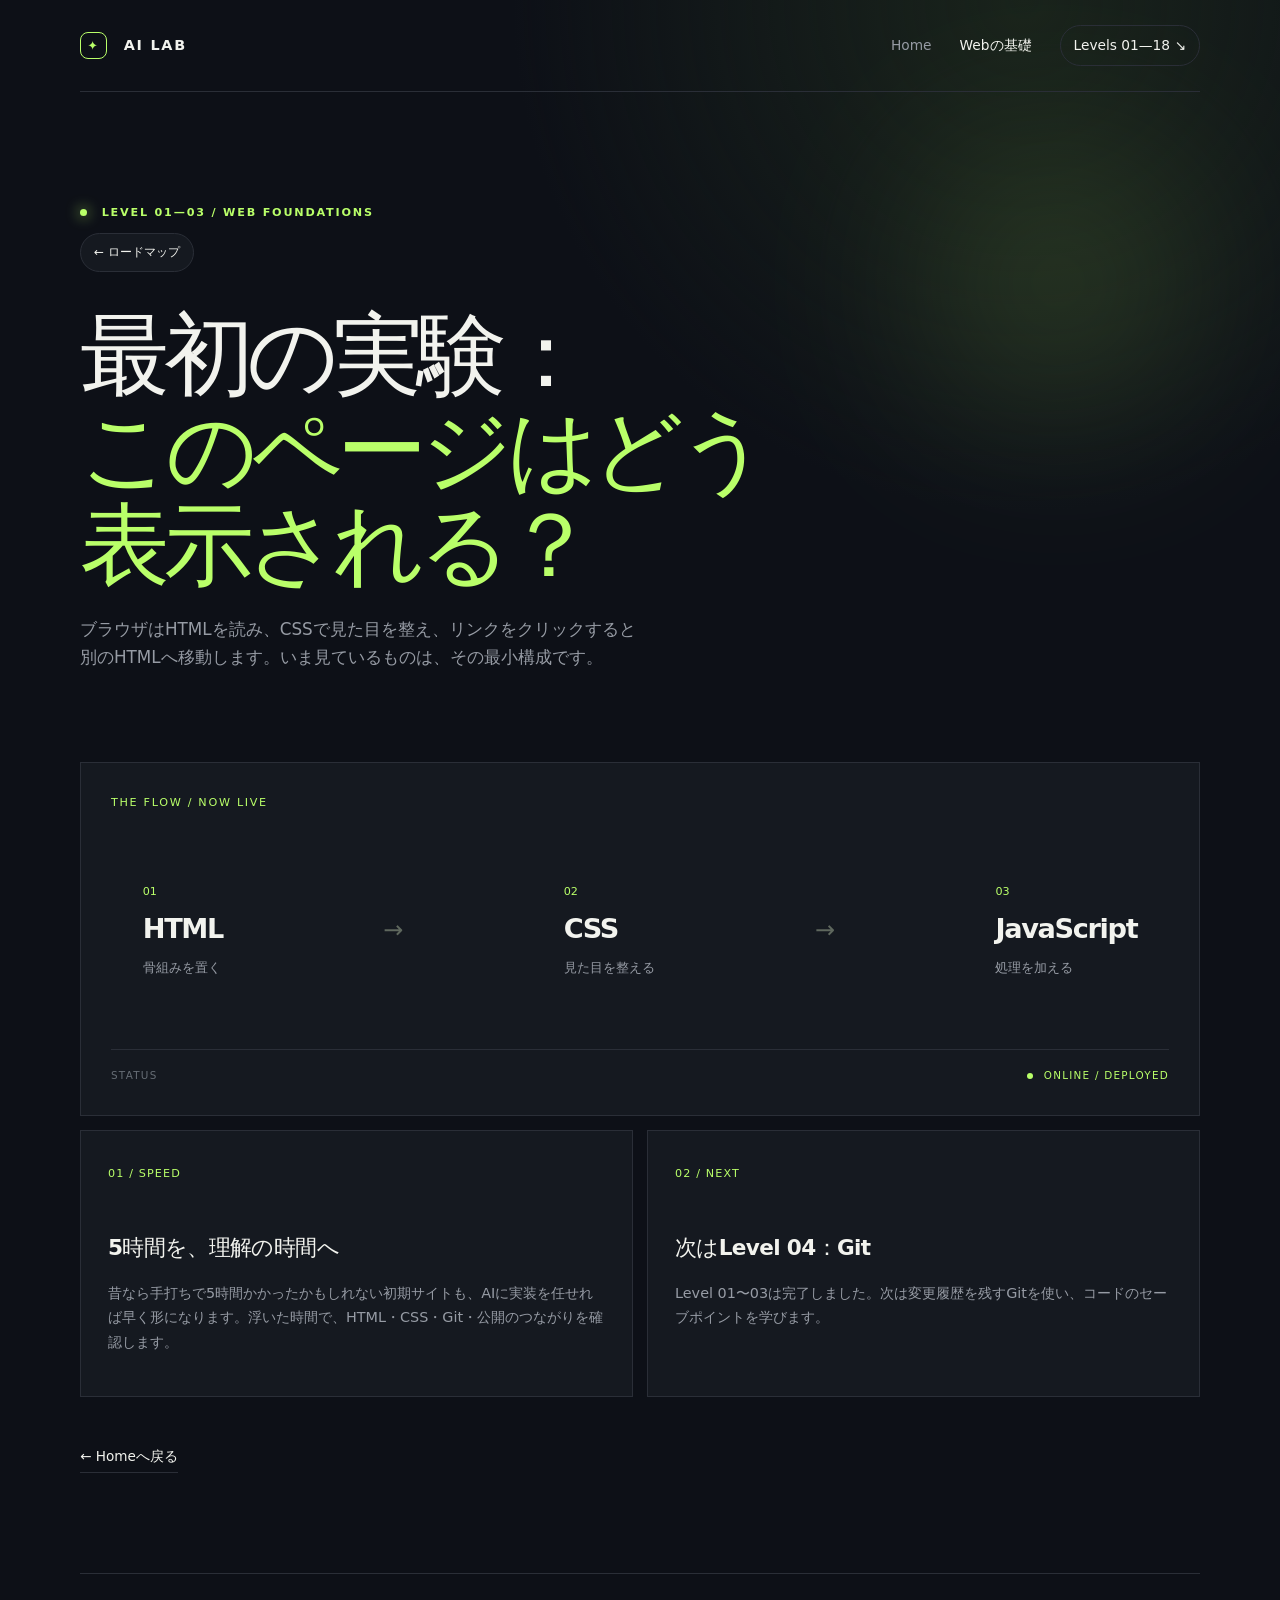
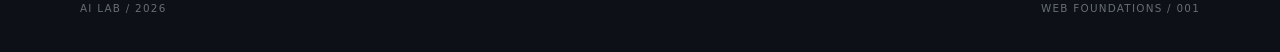
==== commit 208c3cb0: "Align foundations page with Levels 01 to 03" ====
--- a/lab.html
+++ b/lab.html
@@ -6,5 +6,5 @@
       <section class="experiment-panel"><div class="panel-label">THE FLOW / NOW LIVE</div><div class="flow"><div class="flow-step"><span>01</span><strong>CODE</strong><small>AIと実装する</small></div><div class="flow-arrow">→</div><div class="flow-step"><span>02</span><strong>GITHUB</strong><small>変更を記録する</small></div><div class="flow-arrow">→</div><div class="flow-step"><span>03</span><strong>VERCEL</strong><small>公開して確かめる</small></div></div><div class="panel-foot"><span>STATUS</span><strong><i></i> ONLINE / DEPLOYED</strong></div></section>
       <section class="note-grid"><article class="note-card"><span class="card-number">01 / SPEED</span><h2>5時間を、理解の時間へ</h2><p>昔なら手打ちで5時間かかったかもしれない初期サイトも、AIに実装を任せれば早く形になります。浮いた時間で、HTML・CSS・Git・公開のつながりを確認します。</p></article><article class="note-card"><span class="card-number">02 / NEXT</span><h2>次はAIとAPIを接続する</h2><p>GitHubとVercelはもう完了しました。次は外部API、AI API、APIキーの安全な扱いを、一つずつこのサイトに追加します。</p></article></section>
       <a class="back-link" href="index.html">← Homeへ戻る</a>
-</main><footer class="site-footer container"><span>AI LAB / 2026</span><span>WEB FOUNDATIONS / 001</span></footer><script>document.title='Webの基礎 — AI LAB';document.querySelector('.nav-link.active').textContent='Webの基礎';const roadmapNav=document.querySelector('.nav-cta');roadmapNav.href='index.html#roadmap';roadmapNav.textContent='Levels 01—18 ↘';document.querySelector('.eyebrow').innerHTML='<span class="status-dot"></span> LEVEL 01—06 / WEB FOUNDATIONS';document.querySelector('.note-card:nth-child(2) h2').textContent='次はLevel 07：外部API';document.querySelector('.note-card:nth-child(2) p').textContent='Level 01〜06は完了しました。次は天気APIを使って、外部サービスとの接続を学びます。';document.querySelector('.page-heading h1').insertAdjacentHTML('beforebegin', '<a href="index.html#roadmap" style="display:inline-block;border:1px solid #2a2e37;background:#151920;color:#f2f3ee;border-radius:999px;padding:8px 13px;text-decoration:none;font-size:12px;margin-bottom:14px">← ロードマップ</a>');</script></body>
+</main><footer class="site-footer container"><span>AI LAB / 2026</span><span>WEB FOUNDATIONS / 001</span></footer><script>document.title='Webの基礎 — AI LAB';document.querySelector('.nav-link.active').textContent='Webの基礎';const roadmapNav=document.querySelector('.nav-cta');roadmapNav.href='index.html#roadmap';roadmapNav.textContent='Levels 01—18 ↘';document.querySelector('.eyebrow').innerHTML='<span class="status-dot"></span> LEVEL 01—03 / WEB FOUNDATIONS';document.querySelector('.flow').innerHTML='<div class="flow-step"><span>01</span><strong>HTML</strong><small>骨組みを置く</small></div><div class="flow-arrow">→</div><div class="flow-step"><span>02</span><strong>CSS</strong><small>見た目を整える</small></div><div class="flow-arrow">→</div><div class="flow-step"><span>03</span><strong>JavaScript</strong><small>処理を加える</small></div>';document.querySelector('.note-card:nth-child(2) h2').textContent='次はLevel 04：Git';document.querySelector('.note-card:nth-child(2) p').textContent='Level 01〜03は完了しました。次は変更履歴を残すGitを使い、コードのセーブポイントを学びます。';document.querySelector('.page-heading h1').insertAdjacentHTML('beforebegin', '<a href="index.html#roadmap" style="display:inline-block;border:1px solid #2a2e37;background:#151920;color:#f2f3ee;border-radius:999px;padding:8px 13px;text-decoration:none;font-size:12px;margin-bottom:14px">← ロードマップ</a>');</script></body>
 </html>
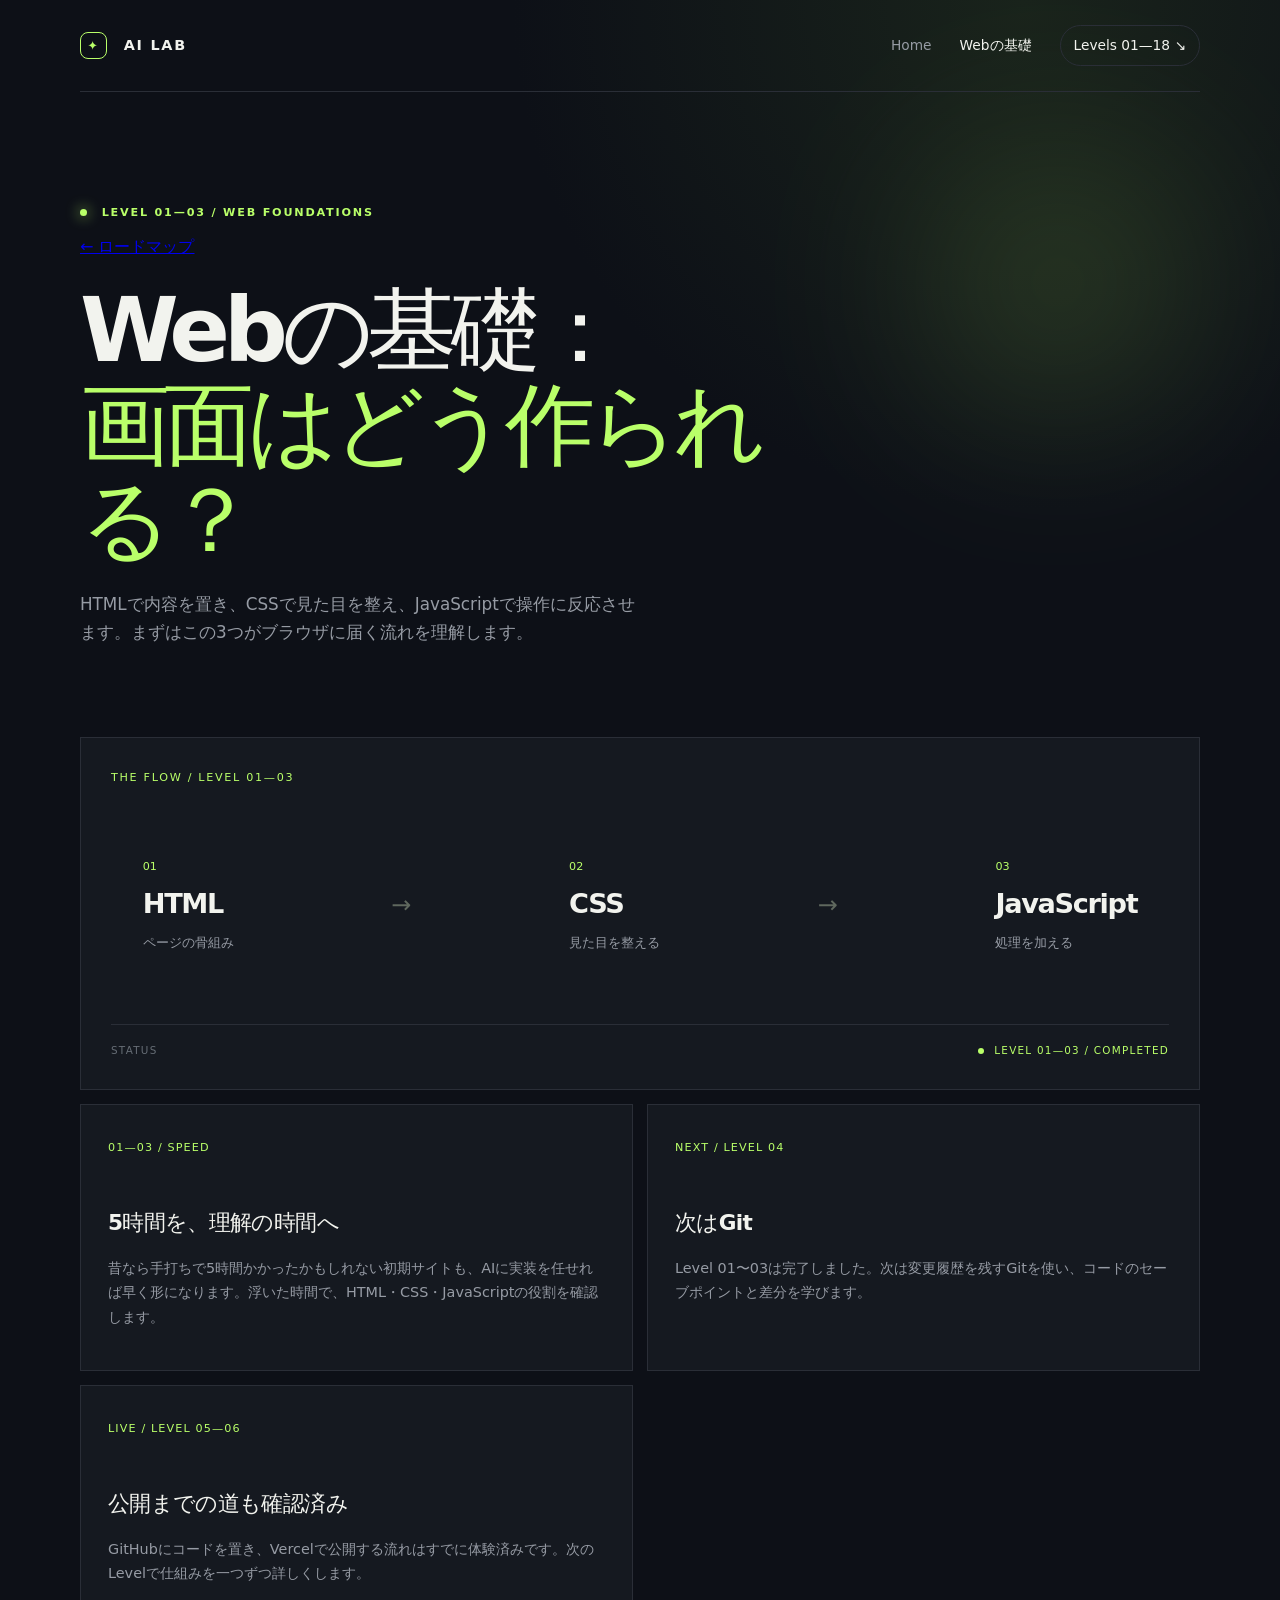
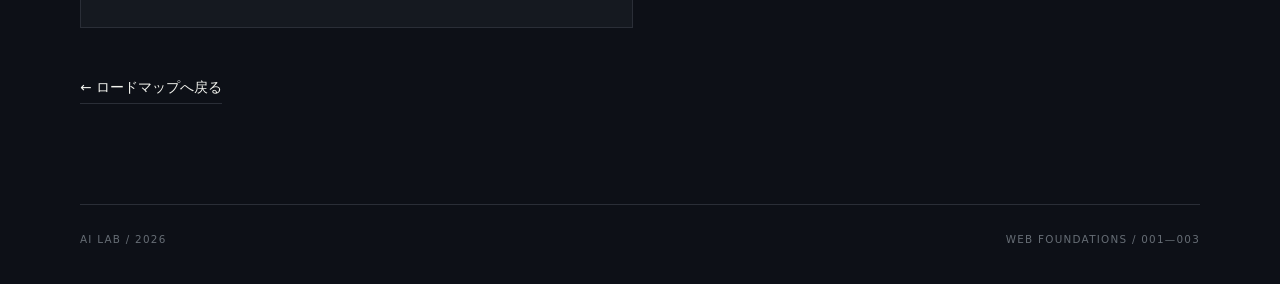
==== commit 253f7750: "Audit and align page levels and navigation" ====
--- a/lab.html
+++ b/lab.html
@@ -1,10 +1,8 @@
 <!doctype html>
 <html lang="ja">
-  <head><meta charset="UTF-8" /><meta name="viewport" content="width=device-width, initial-scale=1.0" /><meta name="description" content="AI LABの最初の実験ノート。" /><title>Lab Notes — AI LAB</title><link rel="icon" href="data:image/svg+xml,%3Csvg xmlns='http://www.w3.org/2000/svg' viewBox='0 0 64 64'%3E%3Crect width='64' height='64' rx='16' fill='%230d1017'/%3E%3Cpath d='M18 42V22h8l6 12 6-12h8v20h-6V31l-6 11h-4l-6-11v11z' fill='%23b9ff69'/%3E%3C/svg%3E" /><link rel="stylesheet" href="styles.css" /></head>
-  <body><div class="ambient ambient-one"></div><header class="site-header container"><a class="brand" href="index.html"><span class="brand-mark">✦</span> AI LAB</a><nav class="nav" aria-label="メインナビゲーション"><a class="nav-link" href="index.html">Home</a><a class="nav-link active" href="lab.html">Lab Notes</a><a class="nav-link nav-cta" href="lab.html">実験を見る <span>↗</span></a></nav></header>
-    <main class="lab-page container"><div class="page-heading"><p class="eyebrow"><span class="status-dot"></span> LAB NOTE / 001</p><h1>最初の実験：<br /><em>このページはどう表示される？</em></h1><p>ブラウザはHTMLを読み、CSSで見た目を整え、リンクをクリックすると別のHTMLへ移動します。いま見ているものは、その最小構成です。</p></div>
-      <section class="experiment-panel"><div class="panel-label">THE FLOW / NOW LIVE</div><div class="flow"><div class="flow-step"><span>01</span><strong>CODE</strong><small>AIと実装する</small></div><div class="flow-arrow">→</div><div class="flow-step"><span>02</span><strong>GITHUB</strong><small>変更を記録する</small></div><div class="flow-arrow">→</div><div class="flow-step"><span>03</span><strong>VERCEL</strong><small>公開して確かめる</small></div></div><div class="panel-foot"><span>STATUS</span><strong><i></i> ONLINE / DEPLOYED</strong></div></section>
-      <section class="note-grid"><article class="note-card"><span class="card-number">01 / SPEED</span><h2>5時間を、理解の時間へ</h2><p>昔なら手打ちで5時間かかったかもしれない初期サイトも、AIに実装を任せれば早く形になります。浮いた時間で、HTML・CSS・Git・公開のつながりを確認します。</p></article><article class="note-card"><span class="card-number">02 / NEXT</span><h2>次はAIとAPIを接続する</h2><p>GitHubとVercelはもう完了しました。次は外部API、AI API、APIキーの安全な扱いを、一つずつこのサイトに追加します。</p></article></section>
-      <a class="back-link" href="index.html">← Homeへ戻る</a>
-</main><footer class="site-footer container"><span>AI LAB / 2026</span><span>WEB FOUNDATIONS / 001</span></footer><script>document.title='Webの基礎 — AI LAB';document.querySelector('.nav-link.active').textContent='Webの基礎';const roadmapNav=document.querySelector('.nav-cta');roadmapNav.href='index.html#roadmap';roadmapNav.textContent='Levels 01—18 ↘';document.querySelector('.eyebrow').innerHTML='<span class="status-dot"></span> LEVEL 01—03 / WEB FOUNDATIONS';document.querySelector('.flow').innerHTML='<div class="flow-step"><span>01</span><strong>HTML</strong><small>骨組みを置く</small></div><div class="flow-arrow">→</div><div class="flow-step"><span>02</span><strong>CSS</strong><small>見た目を整える</small></div><div class="flow-arrow">→</div><div class="flow-step"><span>03</span><strong>JavaScript</strong><small>処理を加える</small></div>';document.querySelector('.note-card:nth-child(2) h2').textContent='次はLevel 04：Git';document.querySelector('.note-card:nth-child(2) p').textContent='Level 01〜03は完了しました。次は変更履歴を残すGitを使い、コードのセーブポイントを学びます。';document.querySelector('.page-heading h1').insertAdjacentHTML('beforebegin', '<a href="index.html#roadmap" style="display:inline-block;border:1px solid #2a2e37;background:#151920;color:#f2f3ee;border-radius:999px;padding:8px 13px;text-decoration:none;font-size:12px;margin-bottom:14px">← ロードマップ</a>');</script></body>
+  <head><meta charset="UTF-8" /><meta name="viewport" content="width=device-width, initial-scale=1.0" /><meta name="description" content="HTML、CSS、JavaScriptの基礎を学ぶWeb Foundations。" /><title>Webの基礎 — AI LAB</title><link rel="stylesheet" href="styles.css" /></head>
+  <body><div class="ambient ambient-one"></div><header class="site-header container"><a class="brand" href="index.html"><span class="brand-mark">✦</span> AI LAB</a><nav class="nav" aria-label="メインナビゲーション"><a class="nav-link" href="index.html">Home</a><a class="nav-link active" href="lab.html">Webの基礎</a><a class="nav-link nav-cta" href="index.html#roadmap">Levels 01—18 ↘</a></nav></header>
+    <main class="lab-page container"><div class="page-heading"><p class="eyebrow"><span class="status-dot"></span> LEVEL 01—03 / WEB FOUNDATIONS</p><a class="roadmap-back" href="index.html#roadmap">← ロードマップ</a><h1>Webの基礎：<br /><em>画面はどう作られる？</em></h1><p>HTMLで内容を置き、CSSで見た目を整え、JavaScriptで操作に反応させます。まずはこの3つがブラウザに届く流れを理解します。</p></div>
+      <section id="javascript" class="experiment-panel"><div class="panel-label">THE FLOW / LEVEL 01—03</div><div class="flow"><div id="html" class="flow-step"><span>01</span><strong>HTML</strong><small>ページの骨組み</small></div><div class="flow-arrow">→</div><div id="css" class="flow-step"><span>02</span><strong>CSS</strong><small>見た目を整える</small></div><div class="flow-arrow">→</div><div class="flow-step"><span>03</span><strong>JavaScript</strong><small>処理を加える</small></div></div><div class="panel-foot"><span>STATUS</span><strong><i></i> LEVEL 01—03 / COMPLETED</strong></div></section>
+      <section class="note-grid"><article id="git" class="note-card"><span class="card-number">01—03 / SPEED</span><h2>5時間を、理解の時間へ</h2><p>昔なら手打ちで5時間かかったかもしれない初期サイトも、AIに実装を任せれば早く形になります。浮いた時間で、HTML・CSS・JavaScriptの役割を確認します。</p></article><article id="github" class="note-card"><span class="card-number">NEXT / LEVEL 04</span><h2>次はGit</h2><p>Level 01〜03は完了しました。次は変更履歴を残すGitを使い、コードのセーブポイントと差分を学びます。</p></article><article id="vercel" class="note-card"><span class="card-number">LIVE / LEVEL 05—06</span><h2>公開までの道も確認済み</h2><p>GitHubにコードを置き、Vercelで公開する流れはすでに体験済みです。次のLevelで仕組みを一つずつ詳しくします。</p></article></section><a class="back-link" href="index.html#roadmap">← ロードマップへ戻る</a></main><footer class="site-footer container"><span>AI LAB / 2026</span><span>WEB FOUNDATIONS / 001—003</span></footer></body>
 </html>
